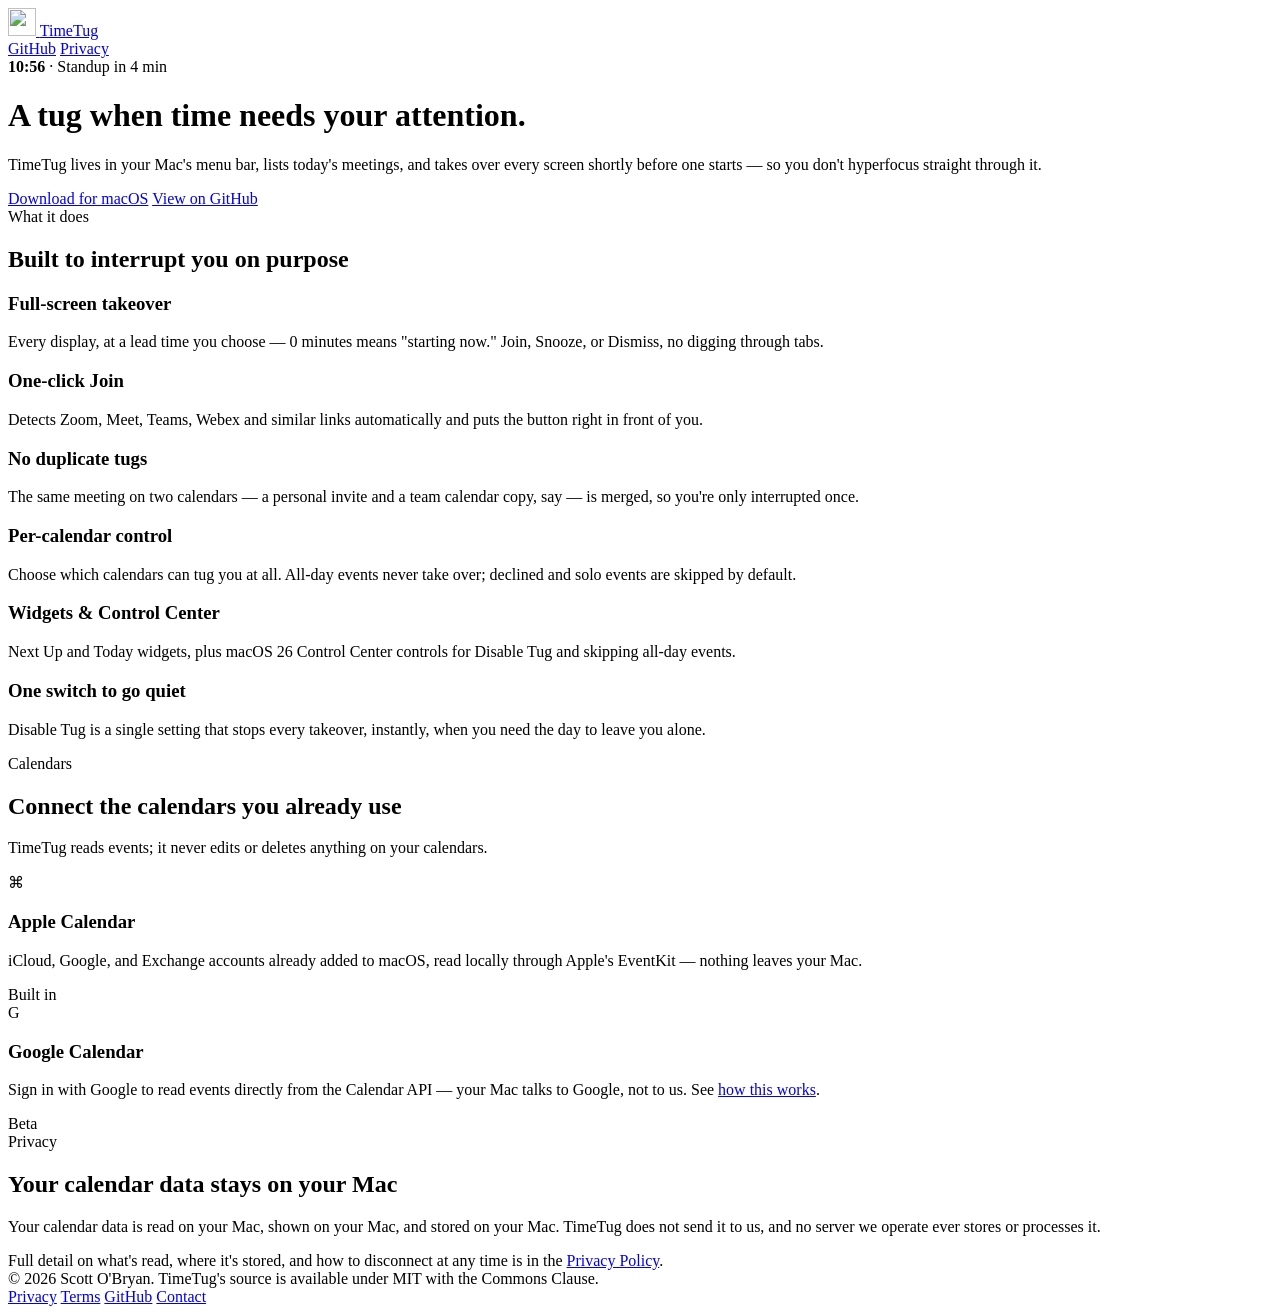
==== site/public/index.html @ 4cc0971c "Use clean /privacy and /terms URLs; request calendar.events.readonly Firebase clean URLs 301-redirec" ====
<!doctype html>
<html lang="en">
<head>
  <meta charset="utf-8">
  <meta name="viewport" content="width=device-width, initial-scale=1">
  <title>TimeTug — a tug when time needs your attention</title>
  <meta name="description" content="TimeTug lives in your Mac's menu bar, lists today's meetings, and takes over every screen shortly before one starts.">
  <meta property="og:title" content="TimeTug">
  <meta property="og:description" content="A tug when time needs your attention.">
  <meta property="og:type" content="website">
  <meta property="og:url" content="https://timetug.obryan.cloud/">
  <link rel="icon" href="/img/favicon-32.png" sizes="32x32">
  <link rel="apple-touch-icon" href="/img/app-icon-256.png">
  <link rel="canonical" href="https://timetug.obryan.cloud/">
  <link rel="preconnect" href="https://fonts.googleapis.com">
  <link rel="preconnect" href="https://fonts.gstatic.com" crossorigin>
  <link rel="stylesheet" href="https://fonts.googleapis.com/css2?family=Bricolage+Grotesque:opsz,wght@12..96,400..700&family=Public+Sans:wght@400;500;600&family=JetBrains+Mono:wght@500&display=swap">
  <link rel="stylesheet" href="/style.css">
</head>
<body data-page="home">
<div class="container">
  <nav class="nav">
    <a class="brand" href="/">
      <img src="/img/app-icon-120.png" alt="" width="28" height="28">
      <span>TimeTug</span>
    </a>
    <div class="links">
      <a href="https://github.com/darkarena1/timetug">GitHub</a>
      <a href="/privacy">Privacy</a>
    </div>
  </nav>

  <header class="hero">
    <span class="statusbar-mock"><span class="dot"></span> <strong>10:56</strong> · Standup in 4 min</span>
    <h1>A tug when time needs your attention.</h1>
    <p class="tagline">TimeTug lives in your Mac's menu bar, lists today's meetings, and takes over every
      screen shortly before one starts — so you don't hyperfocus straight through it.</p>
    <div class="cta-row">
      <a class="btn btn-primary" href="https://github.com/darkarena1/timetug/releases">Download for macOS</a>
      <a class="btn btn-secondary" href="https://github.com/darkarena1/timetug">View on GitHub</a>
    </div>
  </header>

  <section class="section">
    <span class="eyebrow">What it does</span>
    <h2>Built to interrupt you on purpose</h2>
    <div class="grid">
      <div class="card"><div class="bar" style="background:var(--orange)"></div>
        <h3>Full-screen takeover</h3>
        <p>Every display, at a lead time you choose — 0 minutes means "starting now." Join, Snooze, or Dismiss,
          no digging through tabs.</p></div>
      <div class="card"><div class="bar" style="background:var(--blue)"></div>
        <h3>One-click Join</h3>
        <p>Detects Zoom, Meet, Teams, Webex and similar links automatically and puts the button right in front
          of you.</p></div>
      <div class="card"><div class="bar" style="background:var(--red-orange)"></div>
        <h3>No duplicate tugs</h3>
        <p>The same meeting on two calendars — a personal invite and a team calendar copy, say — is merged, so
          you're only interrupted once.</p></div>
      <div class="card"><div class="bar" style="background:var(--orange)"></div>
        <h3>Per-calendar control</h3>
        <p>Choose which calendars can tug you at all. All-day events never take over; declined and solo events
          are skipped by default.</p></div>
      <div class="card"><div class="bar" style="background:var(--blue)"></div>
        <h3>Widgets &amp; Control Center</h3>
        <p>Next Up and Today widgets, plus macOS 26 Control Center controls for Disable Tug and skipping
          all-day events.</p></div>
      <div class="card"><div class="bar" style="background:var(--red-orange)"></div>
        <h3>One switch to go quiet</h3>
        <p>Disable Tug is a single setting that stops every takeover, instantly, when you need the day to
          leave you alone.</p></div>
    </div>
  </section>

  <section class="section">
    <span class="eyebrow">Calendars</span>
    <h2>Connect the calendars you already use</h2>
    <p>TimeTug reads events; it never edits or deletes anything on your calendars.</p>
    <div class="pane">
      <div class="pane-row">
        <div class="icon a">⌘</div>
        <div class="stack" style="gap:2px">
          <h3>Apple Calendar</h3>
          <p>iCloud, Google, and Exchange accounts already added to macOS, read locally through Apple's
            EventKit — nothing leaves your Mac.</p>
        </div>
        <span class="badge">Built in</span>
      </div>
      <div class="pane-row">
        <div class="icon g">G</div>
        <div class="stack" style="gap:2px">
          <h3>Google Calendar</h3>
          <p>Sign in with Google to read events directly from the Calendar API — your Mac talks to Google,
            not to us. See <a href="/privacy#google">how this works</a>.</p>
        </div>
        <span class="badge">Beta</span>
      </div>
    </div>
  </section>

  <section class="section">
    <span class="eyebrow">Privacy</span>
    <h2>Your calendar data stays on your Mac</h2>
    <p>Your calendar data is read on your Mac, shown on your Mac, and stored on your Mac. TimeTug does not
      send it to us, and no server we operate ever stores or processes it.</p>
    <div class="callout">
      Full detail on what's read, where it's stored, and how to disconnect at any time is in the
      <a href="/privacy">Privacy Policy</a>.
    </div>
  </section>

  <footer>
    <span>© 2026 Scott O'Bryan. TimeTug's source is available under MIT with the Commons Clause.</span>
    <div class="links">
      <a href="/privacy">Privacy</a>
      <a href="/terms">Terms</a>
      <a href="https://github.com/darkarena1/timetug">GitHub</a>
      <a href="mailto:darkarena@gmail.com">Contact</a>
    </div>
  </footer>
</div>
</body>
</html>
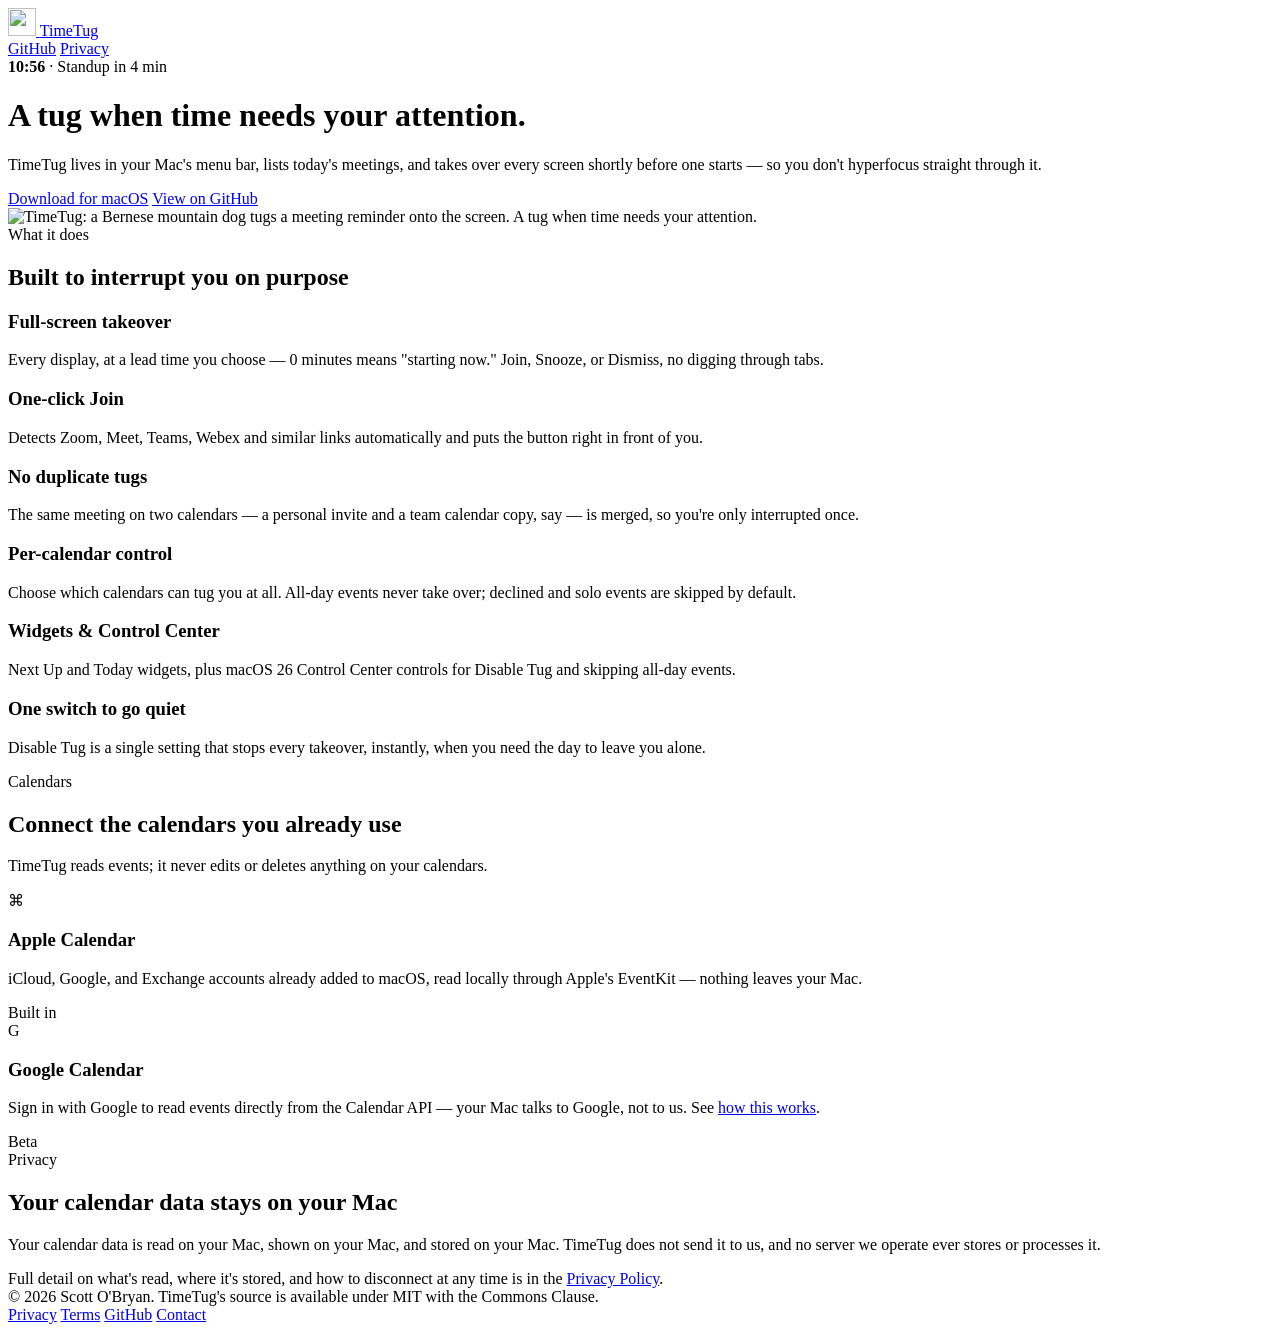
==== commit cbbedc92: "Add banner to the site home page, plus og:image for link previews Co-Authored-By: Claude Sonnet 5 <n" ====
--- a/site/public/index.html
+++ b/site/public/index.html
@@ -9,6 +9,9 @@
   <meta property="og:description" content="A tug when time needs your attention.">
   <meta property="og:type" content="website">
   <meta property="og:url" content="https://timetug.obryan.cloud/">
+  <meta property="og:image" content="https://timetug.obryan.cloud/img/social-preview.jpg">
+  <meta name="twitter:card" content="summary_large_image">
+  <meta name="twitter:image" content="https://timetug.obryan.cloud/img/social-preview.jpg">
   <link rel="icon" href="/img/favicon-32.png" sizes="32x32">
   <link rel="apple-touch-icon" href="/img/app-icon-256.png">
   <link rel="canonical" href="https://timetug.obryan.cloud/">
@@ -39,6 +42,11 @@
       <a class="btn btn-primary" href="https://github.com/darkarena1/timetug/releases">Download for macOS</a>
       <a class="btn btn-secondary" href="https://github.com/darkarena1/timetug">View on GitHub</a>
     </div>
+    <picture class="banner">
+      <source srcset="/img/banner-1200.webp" type="image/webp">
+      <img src="/img/banner-1200.jpg" width="1200" height="547"
+        alt="TimeTug: a Bernese mountain dog tugs a meeting reminder onto the screen. A tug when time needs your attention.">
+    </picture>
   </header>
 
   <section class="section">
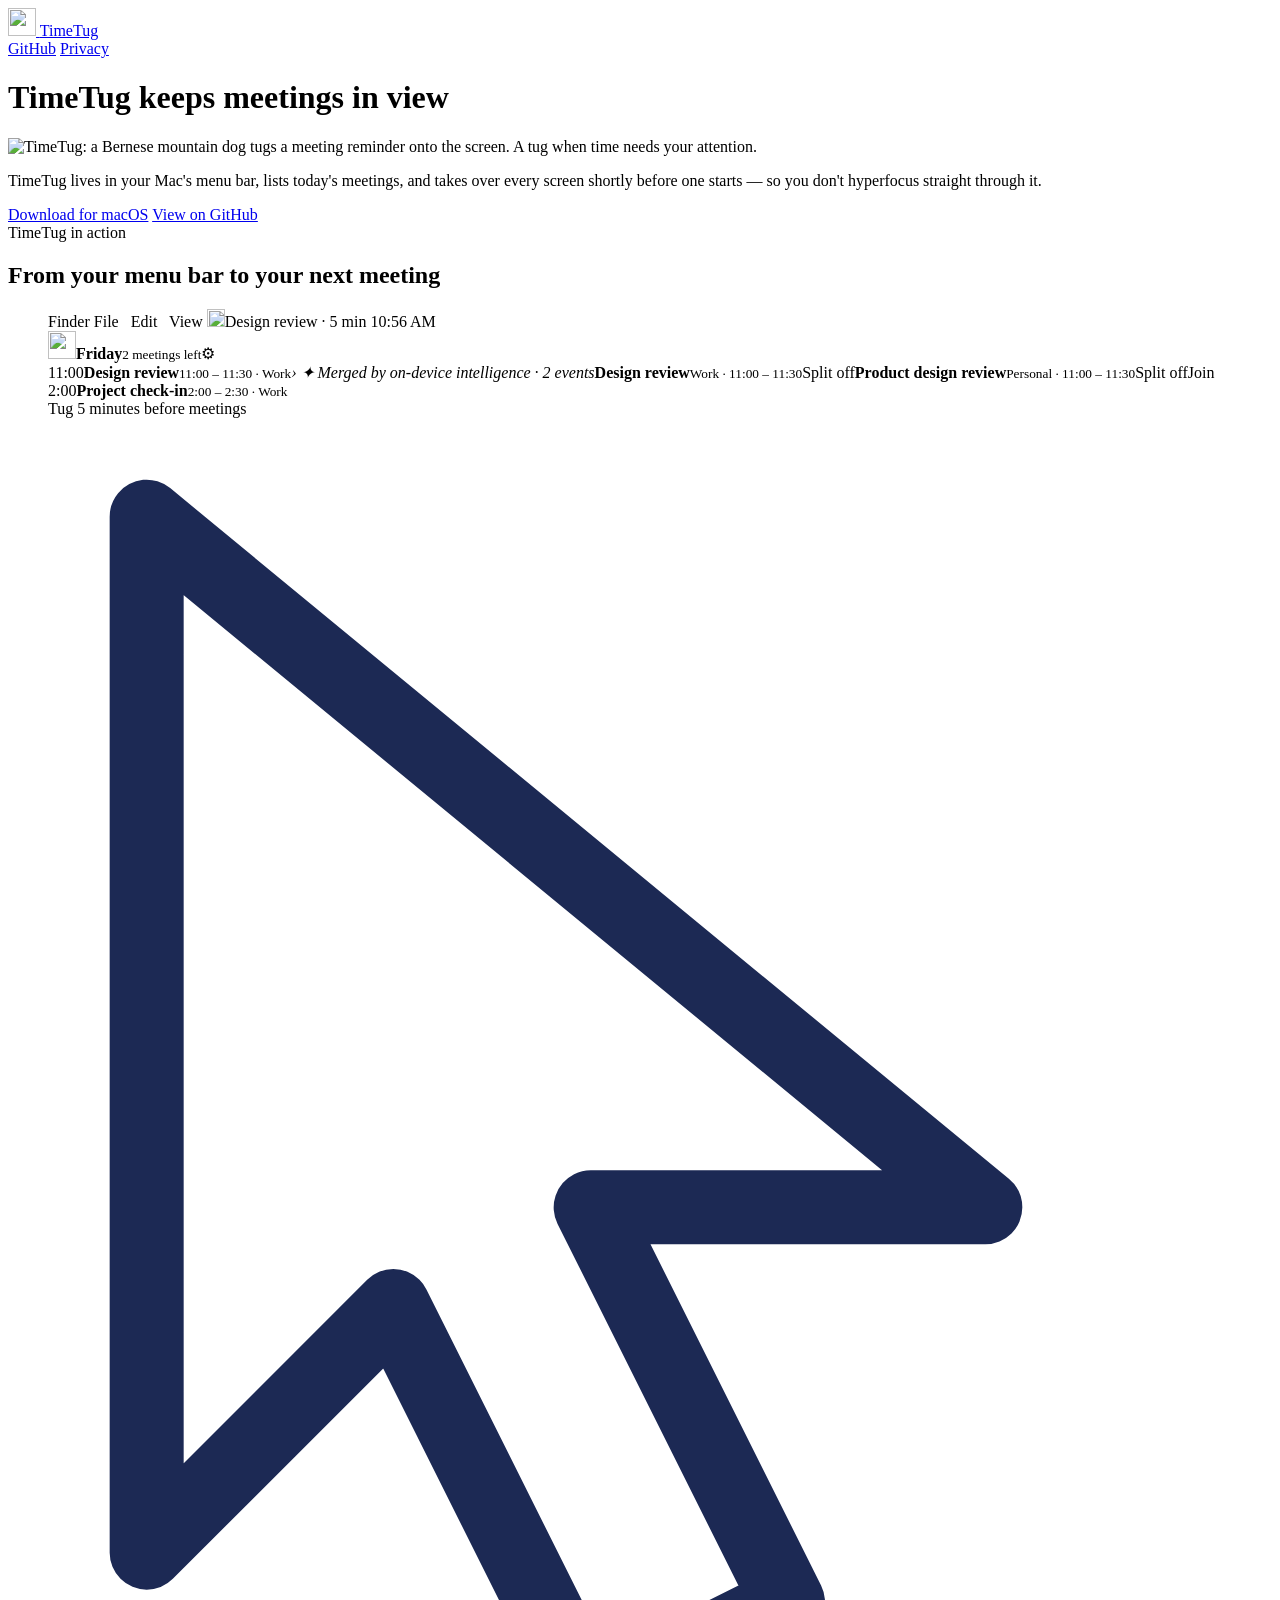
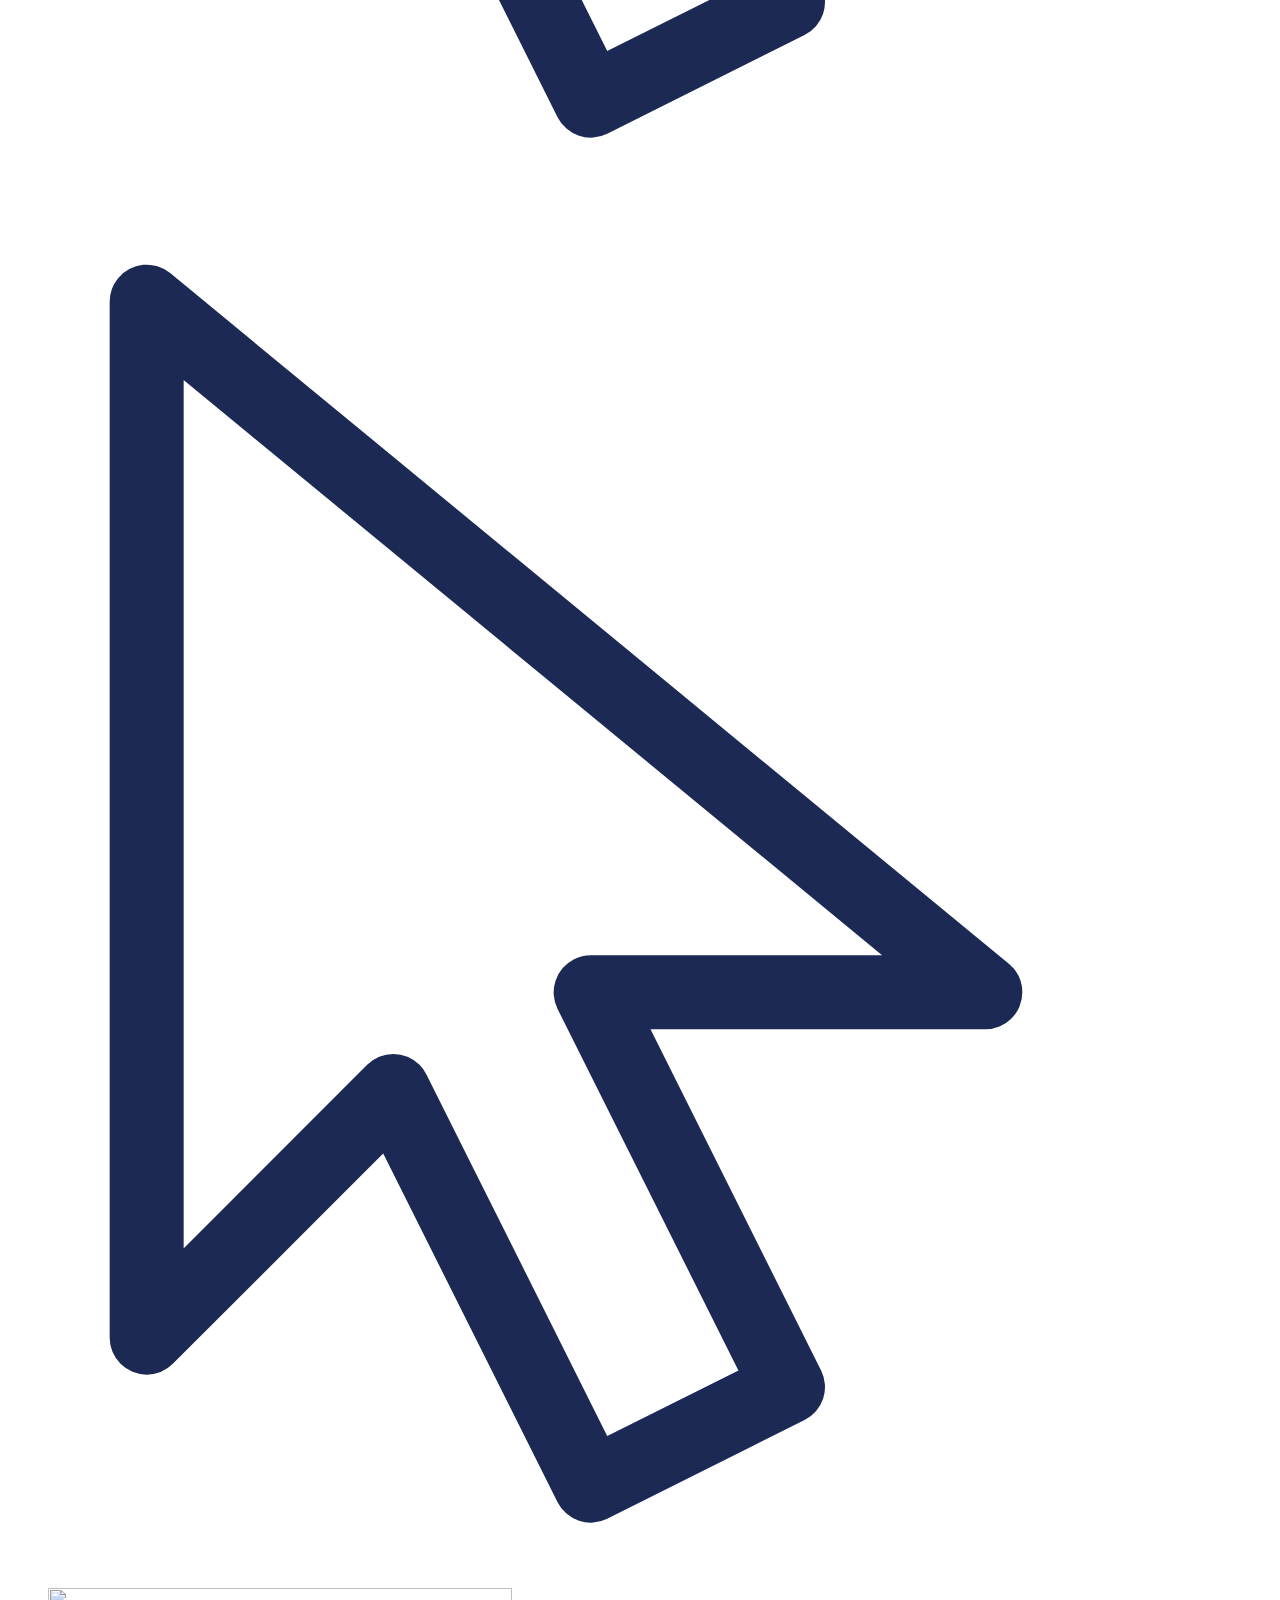
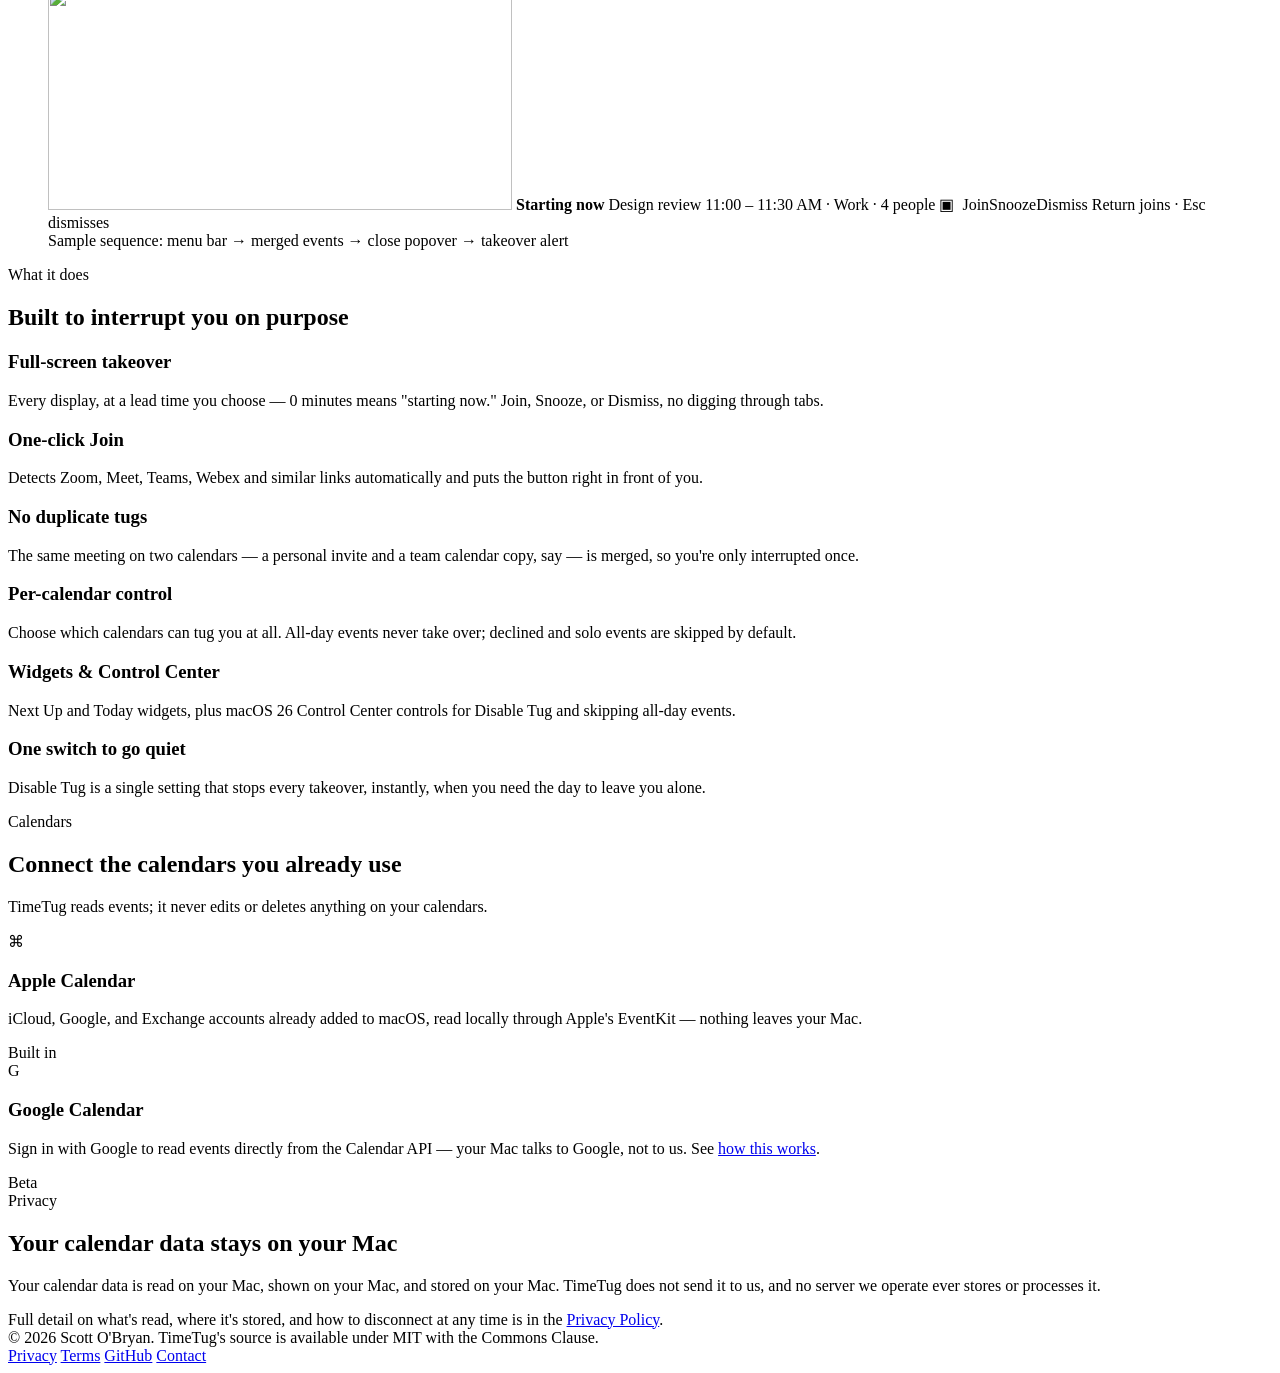
==== commit c1ebbcb0: "Refresh website hero and animated TimeTug demo" ====
--- a/site/public/index.html
+++ b/site/public/index.html
@@ -3,22 +3,25 @@
 <head>
   <meta charset="utf-8">
   <meta name="viewport" content="width=device-width, initial-scale=1">
-  <title>TimeTug — a tug when time needs your attention</title>
+  <title>TimeTug — never miss a meeting</title>
   <meta name="description" content="TimeTug lives in your Mac's menu bar, lists today's meetings, and takes over every screen shortly before one starts.">
   <meta property="og:title" content="TimeTug">
-  <meta property="og:description" content="A tug when time needs your attention.">
+  <meta property="og:description" content="A friendly nudge from your Mac's menu bar before meetings begin.">
   <meta property="og:type" content="website">
   <meta property="og:url" content="https://timetug.obryan.cloud/">
   <meta property="og:image" content="https://timetug.obryan.cloud/img/social-preview.jpg">
   <meta name="twitter:card" content="summary_large_image">
   <meta name="twitter:image" content="https://timetug.obryan.cloud/img/social-preview.jpg">
-  <link rel="icon" href="/img/favicon-32.png" sizes="32x32">
+  <link rel="icon" href="/favicon.ico" sizes="16x16 32x32">
+  <link rel="icon" href="/img/favicon.svg" type="image/svg+xml">
+  <link rel="icon" href="/img/favicon-32.png" sizes="32x32" type="image/png">
   <link rel="apple-touch-icon" href="/img/app-icon-256.png">
   <link rel="canonical" href="https://timetug.obryan.cloud/">
   <link rel="preconnect" href="https://fonts.googleapis.com">
   <link rel="preconnect" href="https://fonts.gstatic.com" crossorigin>
   <link rel="stylesheet" href="https://fonts.googleapis.com/css2?family=Bricolage+Grotesque:opsz,wght@12..96,400..700&family=Public+Sans:wght@400;500;600&family=JetBrains+Mono:wght@500&display=swap">
   <link rel="stylesheet" href="/style.css">
+  <script src="/download.js" defer></script>
 </head>
 <body data-page="home">
 <div class="container">
@@ -34,20 +37,55 @@
   </nav>
 
   <header class="hero">
-    <span class="statusbar-mock"><span class="dot"></span> <strong>10:56</strong> · Standup in 4 min</span>
-    <h1>A tug when time needs your attention.</h1>
-    <p class="tagline">TimeTug lives in your Mac's menu bar, lists today's meetings, and takes over every
-      screen shortly before one starts — so you don't hyperfocus straight through it.</p>
-    <div class="cta-row">
-      <a class="btn btn-primary" href="https://github.com/darkarena1/timetug/releases">Download for macOS</a>
-      <a class="btn btn-secondary" href="https://github.com/darkarena1/timetug">View on GitHub</a>
-    </div>
+    <h1 class="visually-hidden">TimeTug keeps meetings in view</h1>
     <picture class="banner">
       <source srcset="/img/banner-1200.webp" type="image/webp">
       <img src="/img/banner-1200.jpg" width="1200" height="547"
         alt="TimeTug: a Bernese mountain dog tugs a meeting reminder onto the screen. A tug when time needs your attention.">
     </picture>
+    <p class="tagline">TimeTug lives in your Mac's menu bar, lists today's meetings, and takes over every
+      screen shortly before one starts — so you don't hyperfocus straight through it.</p>
+    <div class="cta-row">
+      <a class="btn btn-primary" href="https://github.com/darkarena1/timetug/releases/latest" data-latest-dmg>Download for macOS</a>
+      <a class="btn btn-secondary" href="https://github.com/darkarena1/timetug">View on GitHub</a>
+    </div>
   </header>
+
+  <section class="showcase" aria-labelledby="showcase-title">
+    <span class="eyebrow">TimeTug in action</span>
+    <h2 id="showcase-title">From your menu bar to your next meeting</h2>
+    <figure class="showcase-scene">
+      <div class="menu-demo" role="img" aria-label="Animated sample: click the TimeTug menu bar icon to open the agenda, expand a merged Design review to see both events and their Split off actions, click the icon to close the agenda, then see the full-screen takeover alert.">
+        <div class="demo-desktop" aria-hidden="true"><div class="takeover-window takeover-window-back"></div><div class="takeover-window takeover-window-front"></div></div>
+        <div class="mac-menubar" aria-hidden="true">
+          <span class="mac-app-name">Finder</span>
+          <span class="mac-menu-items">File&nbsp;&nbsp; Edit&nbsp;&nbsp; View</span>
+          <span class="mac-menu-spacer"></span>
+          <span class="mac-status"><img src="/img/menubar-puppy-light.png" width="18" height="18" alt=""><span>Design review · 5 min</span></span>
+          <span class="mac-clock">10:56 AM</span>
+        </div>
+        <div class="mac-popover" aria-hidden="true">
+          <div class="demo-heading"><img src="/img/app-icon-120.png" width="28" height="28" alt=""><span><strong>Friday</strong><small>2 meetings left</small></span><span class="demo-gear">⚙</span></div>
+          <div class="demo-events">
+            <div class="demo-event demo-event-first"><span class="demo-time">11:00</span><span class="demo-color blue"></span><span class="demo-event-copy"><strong>Design review</strong><small>11:00 – 11:30 · Work</small><em class="demo-merge"><span class="demo-disclosure">›</span> ✦ Merged by on-device intelligence · 2 events</em><span class="demo-members"><span class="demo-member"><span><b>Design review</b><small>Work · 11:00 – 11:30</small></span><span class="demo-split">Split off</span></span><span class="demo-member"><span><b>Product design review</b><small>Personal · 11:00 – 11:30</small></span><span class="demo-split">Split off</span></span></span></span><span class="demo-join">Join</span></div>
+            <div class="demo-event demo-event-next"><span class="demo-time">2:00</span><span class="demo-color orange"></span><span class="demo-event-copy"><strong>Project check-in</strong><small>2:00 – 2:30 · Work</small></span></div>
+          </div>
+          <div class="demo-footer">Tug 5 minutes before meetings</div>
+        </div>
+        <svg class="demo-pointer demo-pointer-open" viewBox="0 0 24 28" aria-hidden="true"><path d="M2 2v21l5-5 4 8 4-2-4-8h8z" fill="#fff" stroke="#1c2954" stroke-width="1.5" stroke-linejoin="round"/></svg>
+        <svg class="demo-pointer demo-pointer-close" viewBox="0 0 24 28" aria-hidden="true"><path d="M2 2v21l5-5 4 8 4-2-4-8h8z" fill="#fff" stroke="#1c2954" stroke-width="1.5" stroke-linejoin="round"/></svg>
+        <div class="takeover-alert" aria-hidden="true">
+          <img src="/img/takeover-puppy.jpg" alt="" width="464" height="222">
+          <strong class="takeover-countdown">Starting now</strong>
+          <span class="takeover-title">Design review</span>
+          <span class="takeover-meta">11:00 – 11:30 AM · Work · 4 people</span>
+          <span class="takeover-actions"><span class="takeover-join">▣&nbsp; Join</span><span class="takeover-snooze">Snooze</span><span class="takeover-dismiss">Dismiss</span></span>
+          <span class="takeover-hint">Return joins · Esc dismisses</span>
+        </div>
+      </div>
+      <figcaption>Sample sequence: menu bar → merged events → close popover → takeover alert</figcaption>
+    </figure>
+  </section>
 
   <section class="section">
     <span class="eyebrow">What it does</span>
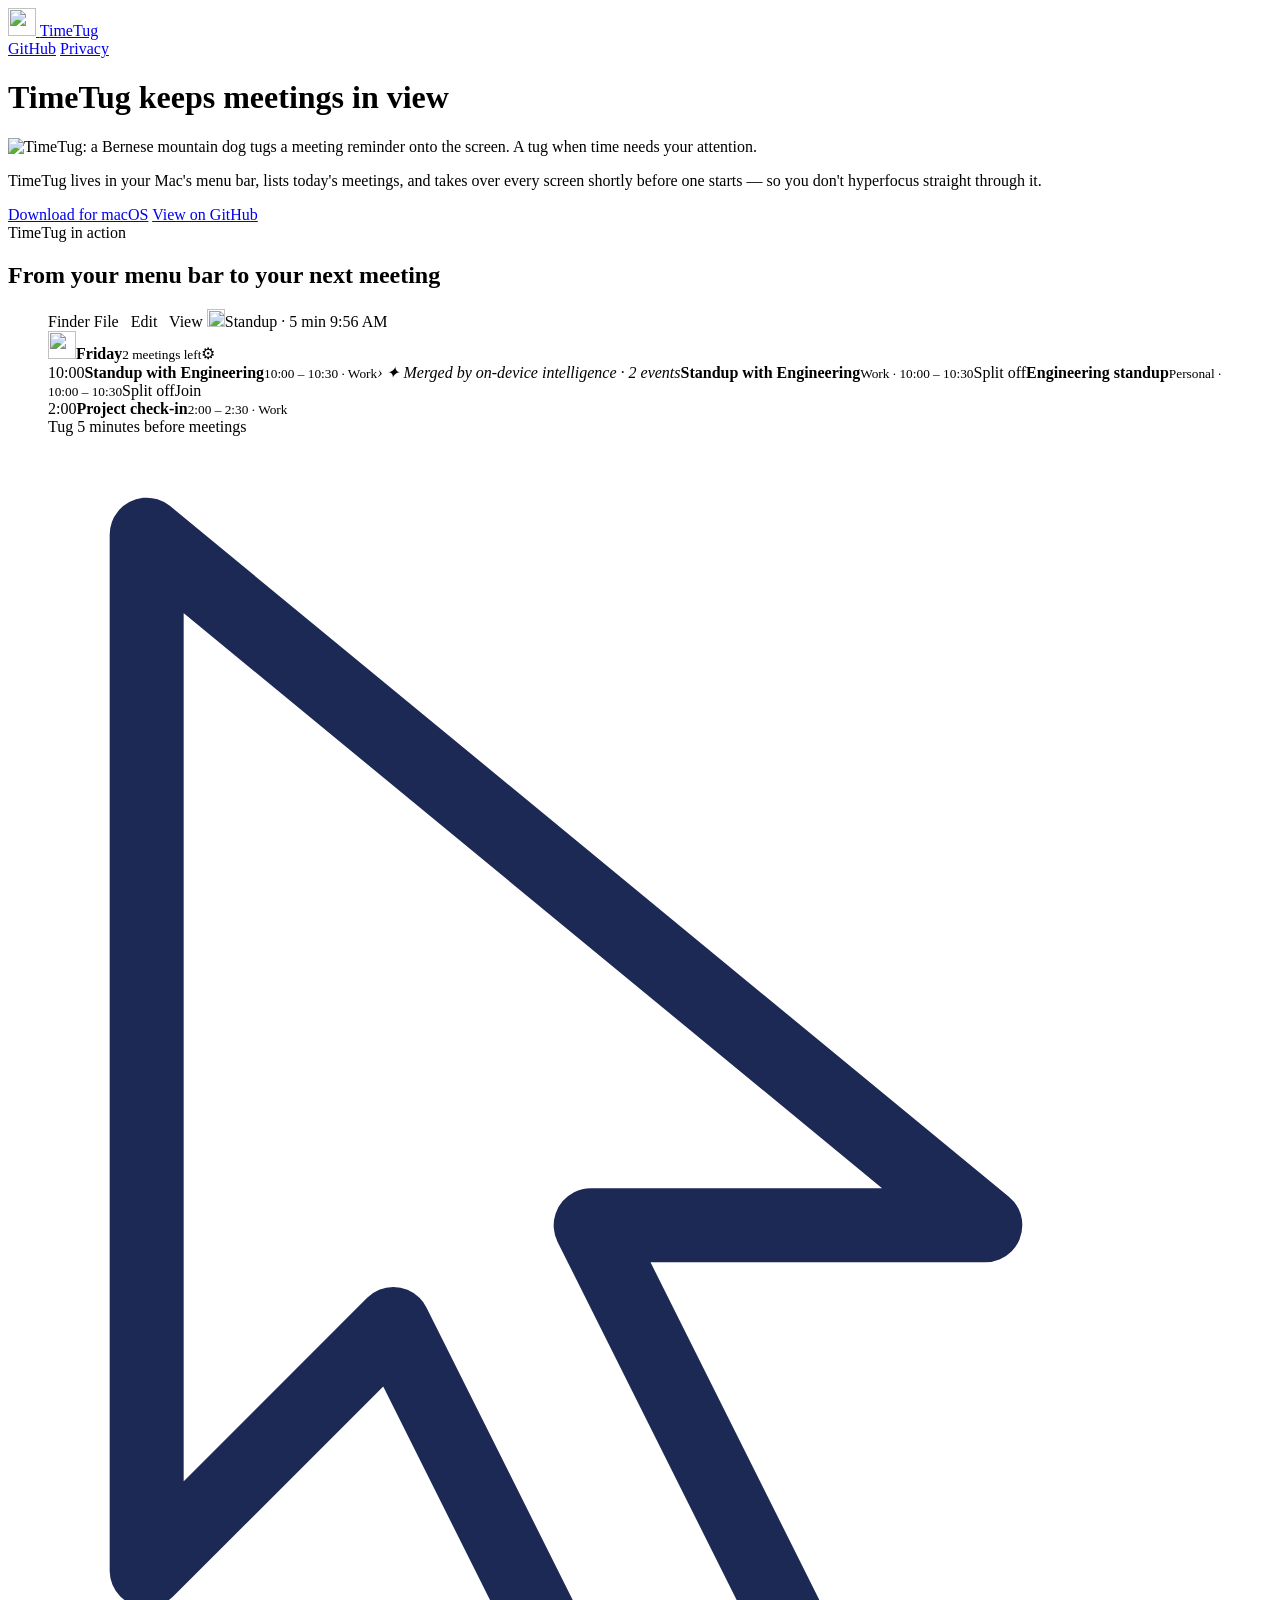
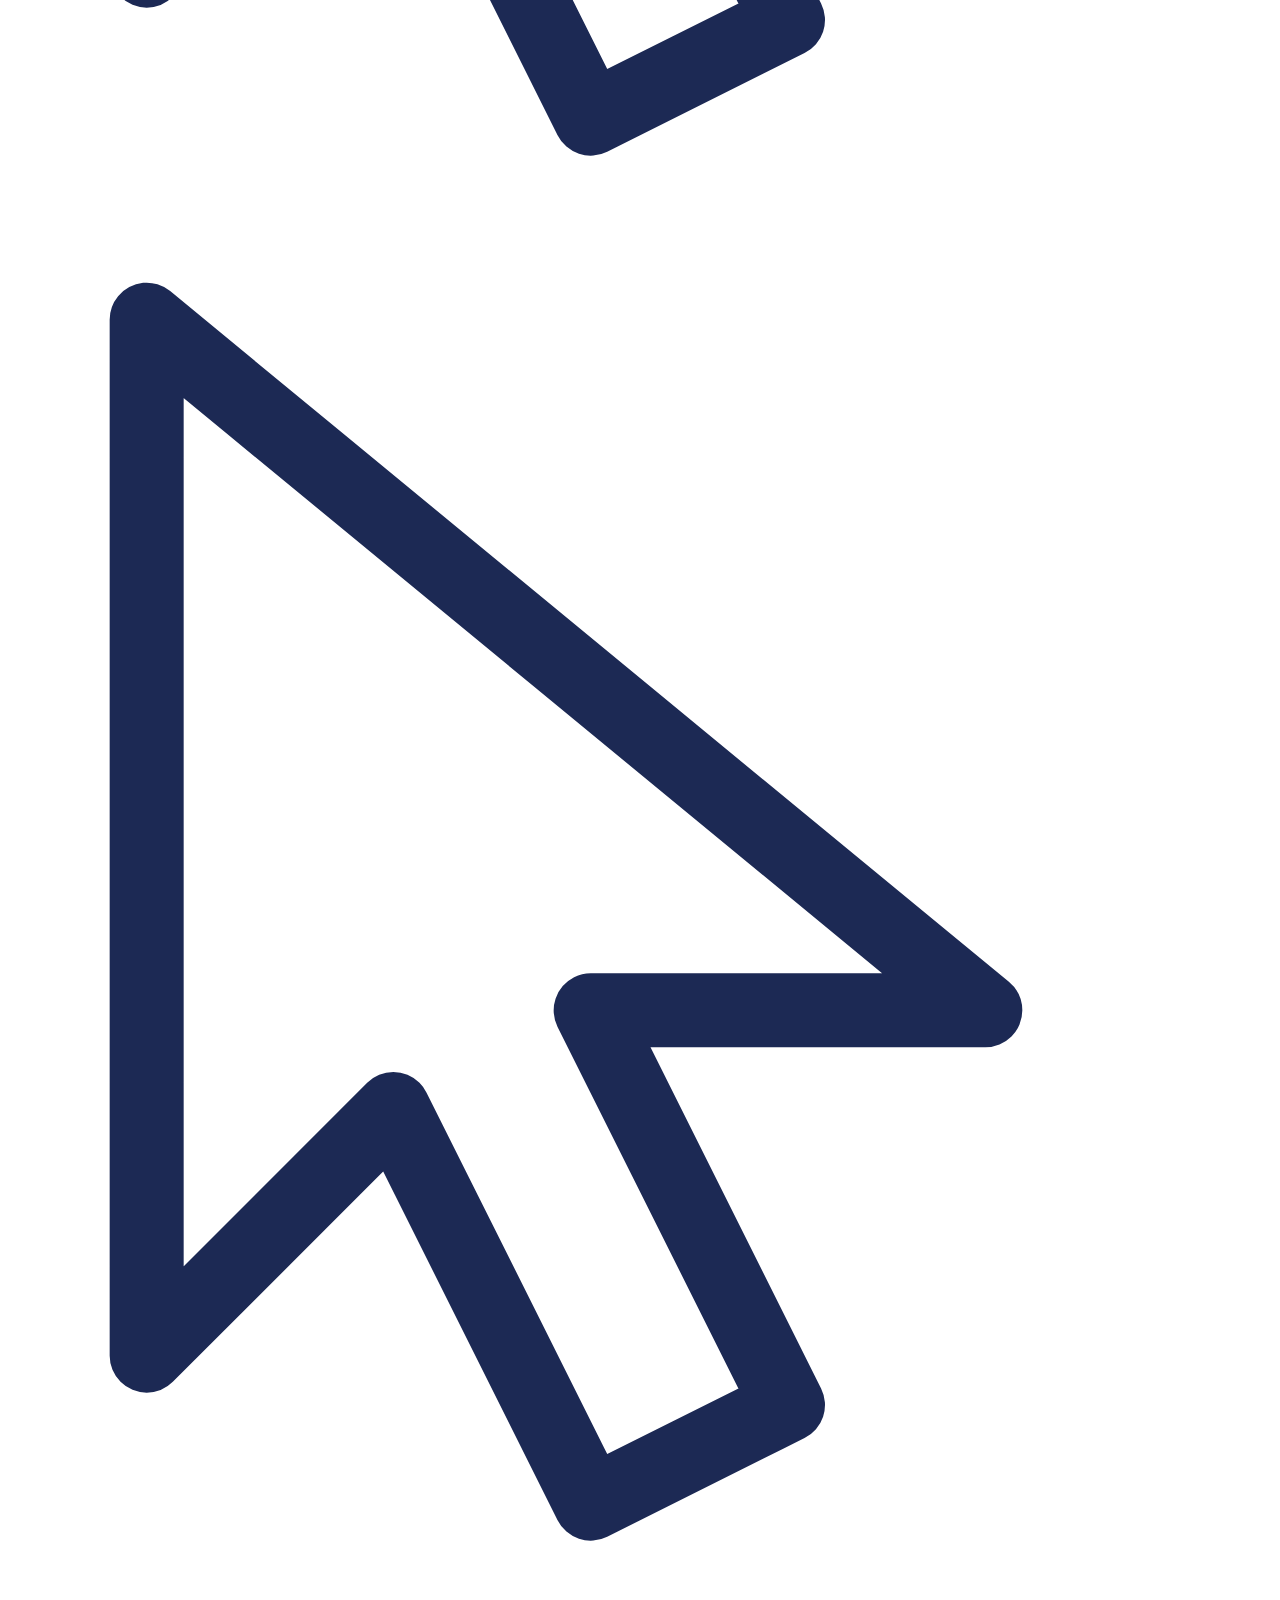
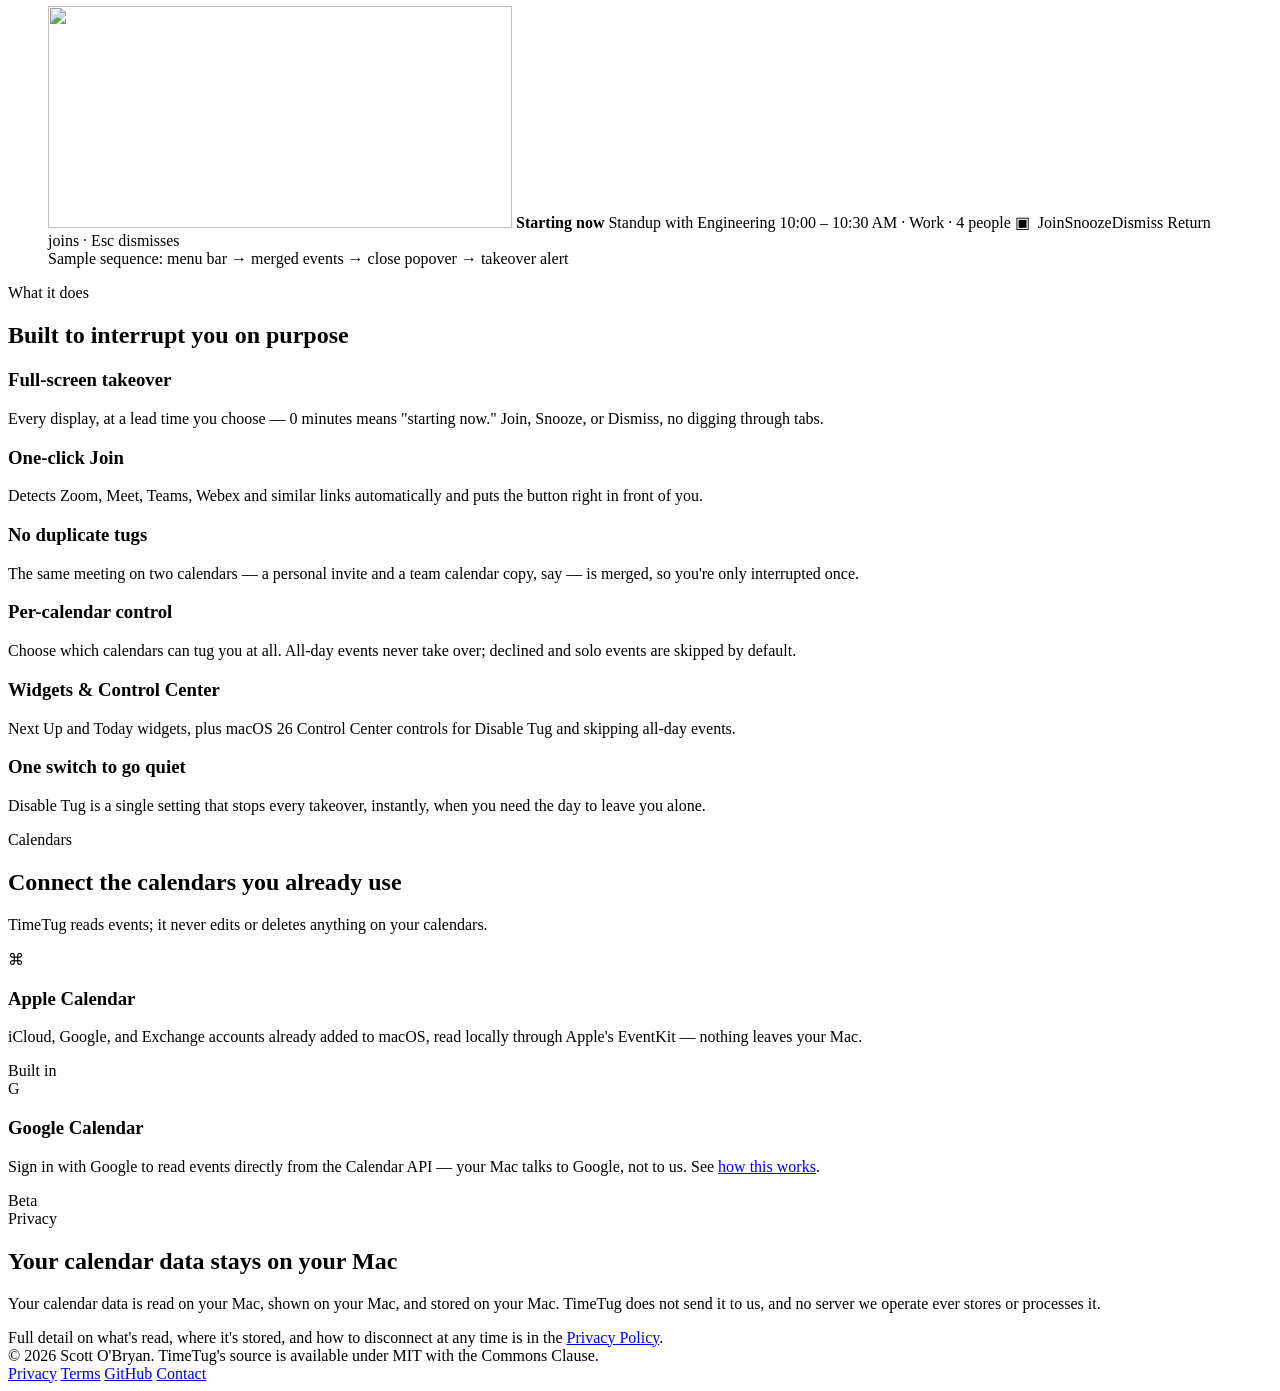
==== commit 84572378: "Refine demo content and reduced-motion layout" ====
--- a/site/public/index.html
+++ b/site/public/index.html
@@ -55,19 +55,19 @@
     <span class="eyebrow">TimeTug in action</span>
     <h2 id="showcase-title">From your menu bar to your next meeting</h2>
     <figure class="showcase-scene">
-      <div class="menu-demo" role="img" aria-label="Animated sample: click the TimeTug menu bar icon to open the agenda, expand a merged Design review to see both events and their Split off actions, click the icon to close the agenda, then see the full-screen takeover alert.">
+      <div class="menu-demo" role="img" aria-label="Animated sample: the TimeTug menu bar icon opens an agenda, a merged Standup with Engineering expands to show two events and their Split off actions, the icon closes the agenda, then a full-screen takeover alert appears.">
         <div class="demo-desktop" aria-hidden="true"><div class="takeover-window takeover-window-back"></div><div class="takeover-window takeover-window-front"></div></div>
         <div class="mac-menubar" aria-hidden="true">
           <span class="mac-app-name">Finder</span>
           <span class="mac-menu-items">File&nbsp;&nbsp; Edit&nbsp;&nbsp; View</span>
           <span class="mac-menu-spacer"></span>
-          <span class="mac-status"><img src="/img/menubar-puppy-light.png" width="18" height="18" alt=""><span>Design review · 5 min</span></span>
-          <span class="mac-clock">10:56 AM</span>
+          <span class="mac-status"><img src="/img/menubar-puppy-light.png" width="18" height="18" alt=""><span>Standup · 5 min</span></span>
+          <span class="mac-clock">9:56 AM</span>
         </div>
         <div class="mac-popover" aria-hidden="true">
           <div class="demo-heading"><img src="/img/app-icon-120.png" width="28" height="28" alt=""><span><strong>Friday</strong><small>2 meetings left</small></span><span class="demo-gear">⚙</span></div>
           <div class="demo-events">
-            <div class="demo-event demo-event-first"><span class="demo-time">11:00</span><span class="demo-color blue"></span><span class="demo-event-copy"><strong>Design review</strong><small>11:00 – 11:30 · Work</small><em class="demo-merge"><span class="demo-disclosure">›</span> ✦ Merged by on-device intelligence · 2 events</em><span class="demo-members"><span class="demo-member"><span><b>Design review</b><small>Work · 11:00 – 11:30</small></span><span class="demo-split">Split off</span></span><span class="demo-member"><span><b>Product design review</b><small>Personal · 11:00 – 11:30</small></span><span class="demo-split">Split off</span></span></span></span><span class="demo-join">Join</span></div>
+            <div class="demo-event demo-event-first"><span class="demo-time">10:00</span><span class="demo-color blue"></span><span class="demo-event-copy"><strong>Standup with Engineering</strong><small>10:00 – 10:30 · Work</small><em class="demo-merge"><span class="demo-disclosure">›</span> ✦ Merged by on-device intelligence · 2 events</em><span class="demo-members"><span class="demo-member"><span><b>Standup with Engineering</b><small>Work · 10:00 – 10:30</small></span><span class="demo-split">Split off</span></span><span class="demo-member"><span><b>Engineering standup</b><small>Personal · 10:00 – 10:30</small></span><span class="demo-split">Split off</span></span></span></span><span class="demo-join">Join</span></div>
             <div class="demo-event demo-event-next"><span class="demo-time">2:00</span><span class="demo-color orange"></span><span class="demo-event-copy"><strong>Project check-in</strong><small>2:00 – 2:30 · Work</small></span></div>
           </div>
           <div class="demo-footer">Tug 5 minutes before meetings</div>
@@ -77,8 +77,8 @@
         <div class="takeover-alert" aria-hidden="true">
           <img src="/img/takeover-puppy.jpg" alt="" width="464" height="222">
           <strong class="takeover-countdown">Starting now</strong>
-          <span class="takeover-title">Design review</span>
-          <span class="takeover-meta">11:00 – 11:30 AM · Work · 4 people</span>
+          <span class="takeover-title">Standup with Engineering</span>
+          <span class="takeover-meta">10:00 – 10:30 AM · Work · 4 people</span>
           <span class="takeover-actions"><span class="takeover-join">▣&nbsp; Join</span><span class="takeover-snooze">Snooze</span><span class="takeover-dismiss">Dismiss</span></span>
           <span class="takeover-hint">Return joins · Esc dismisses</span>
         </div>
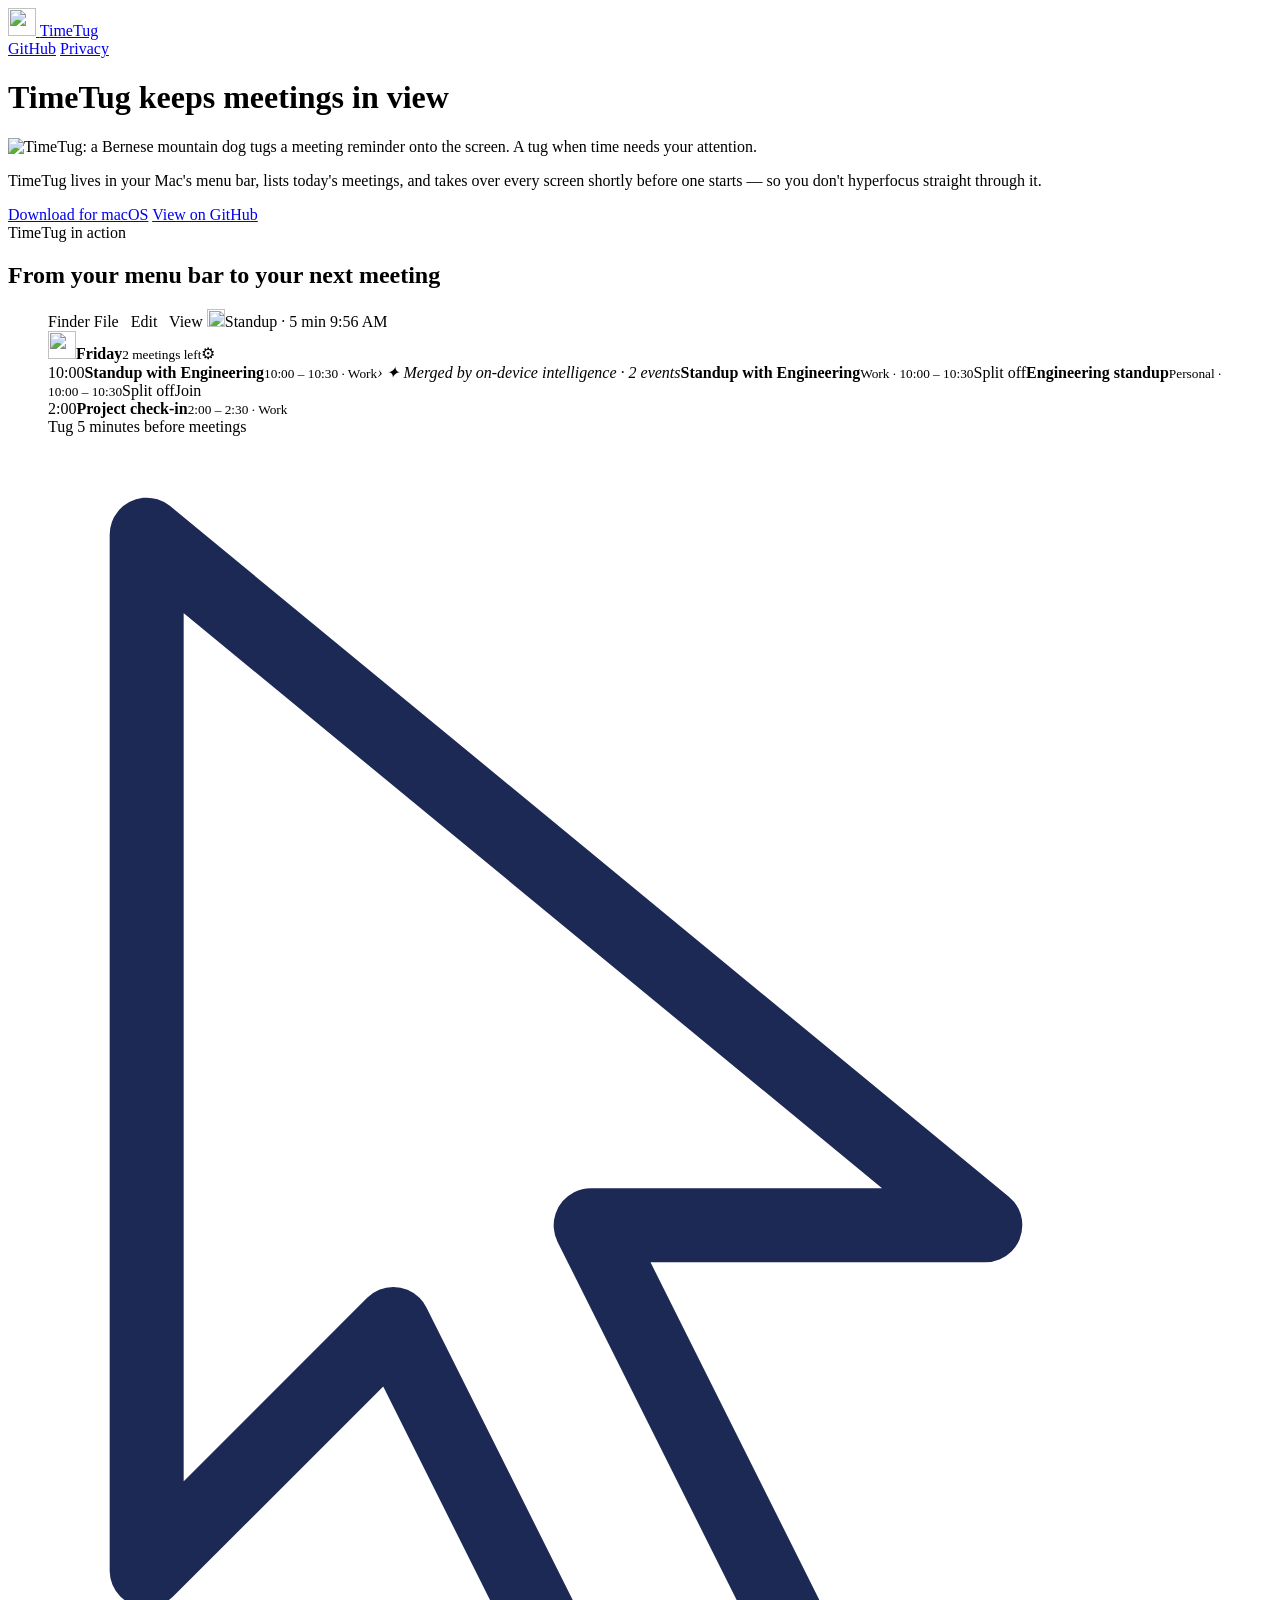
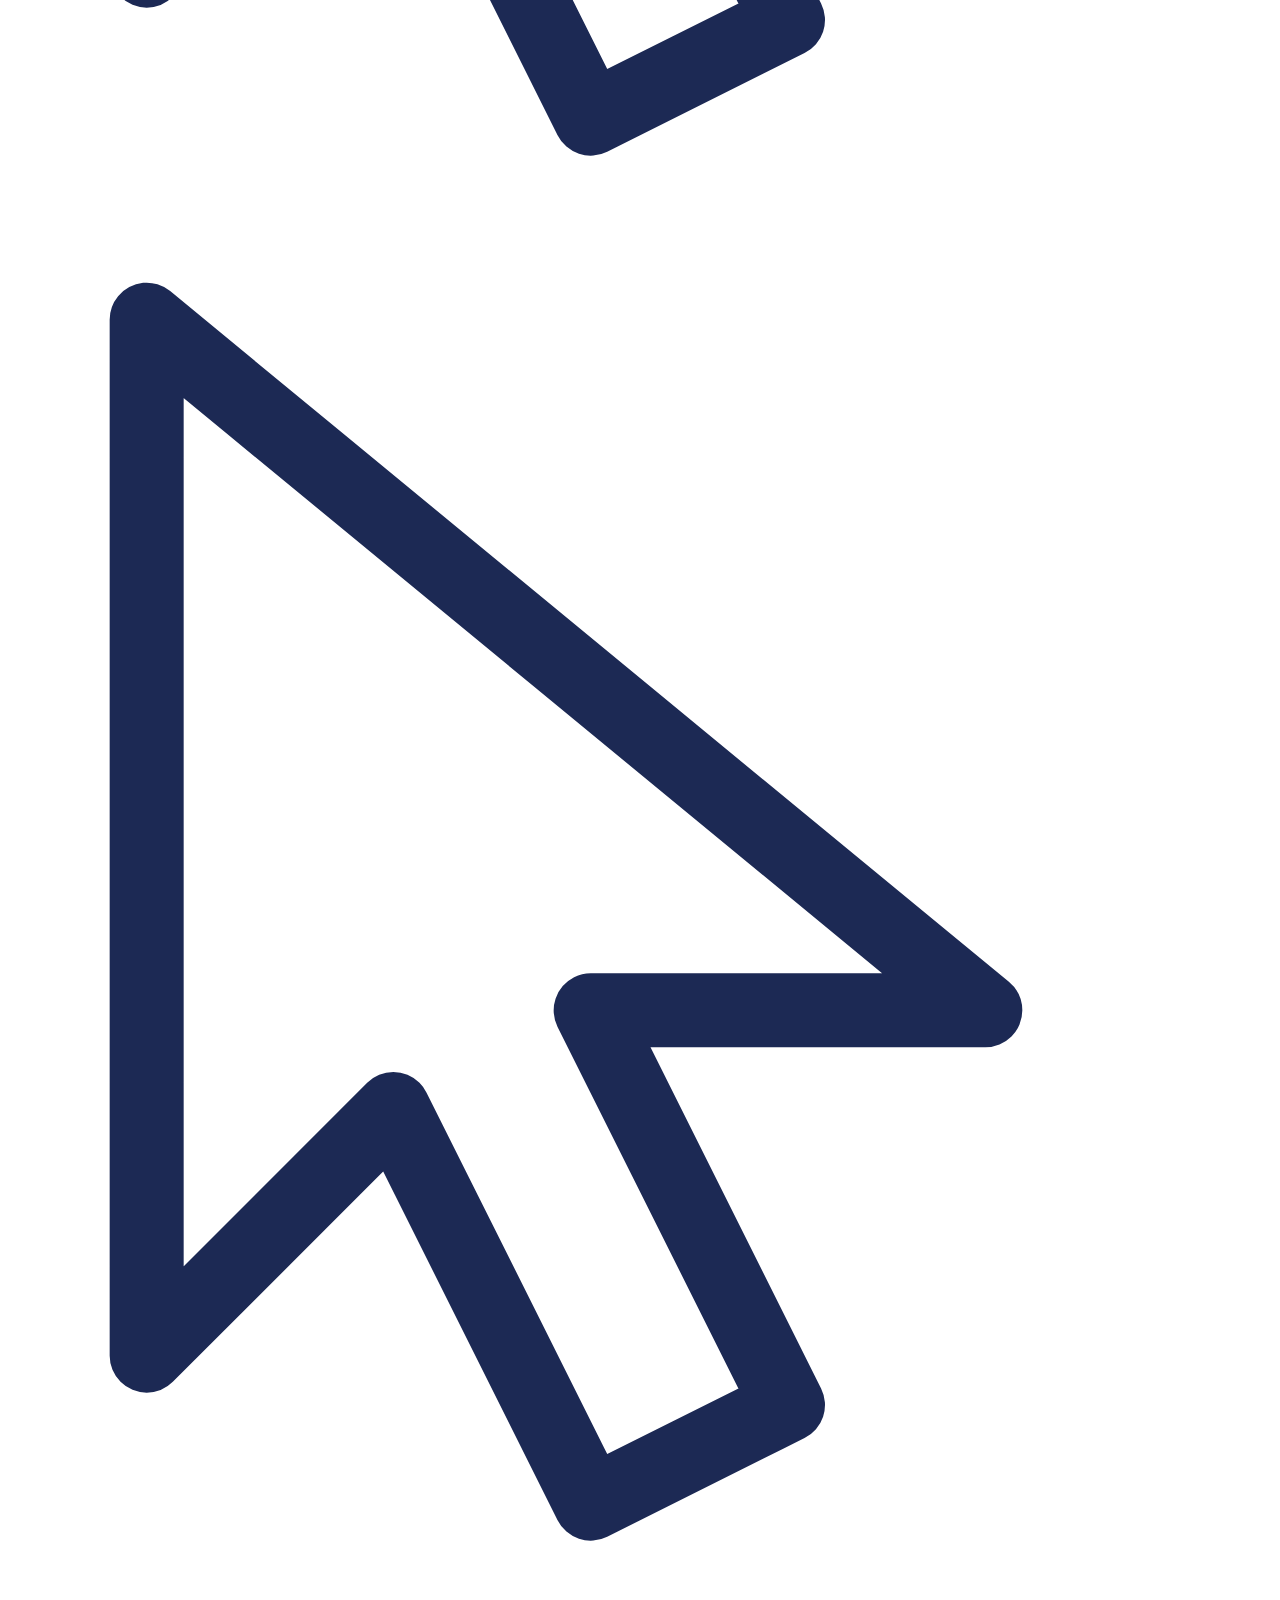
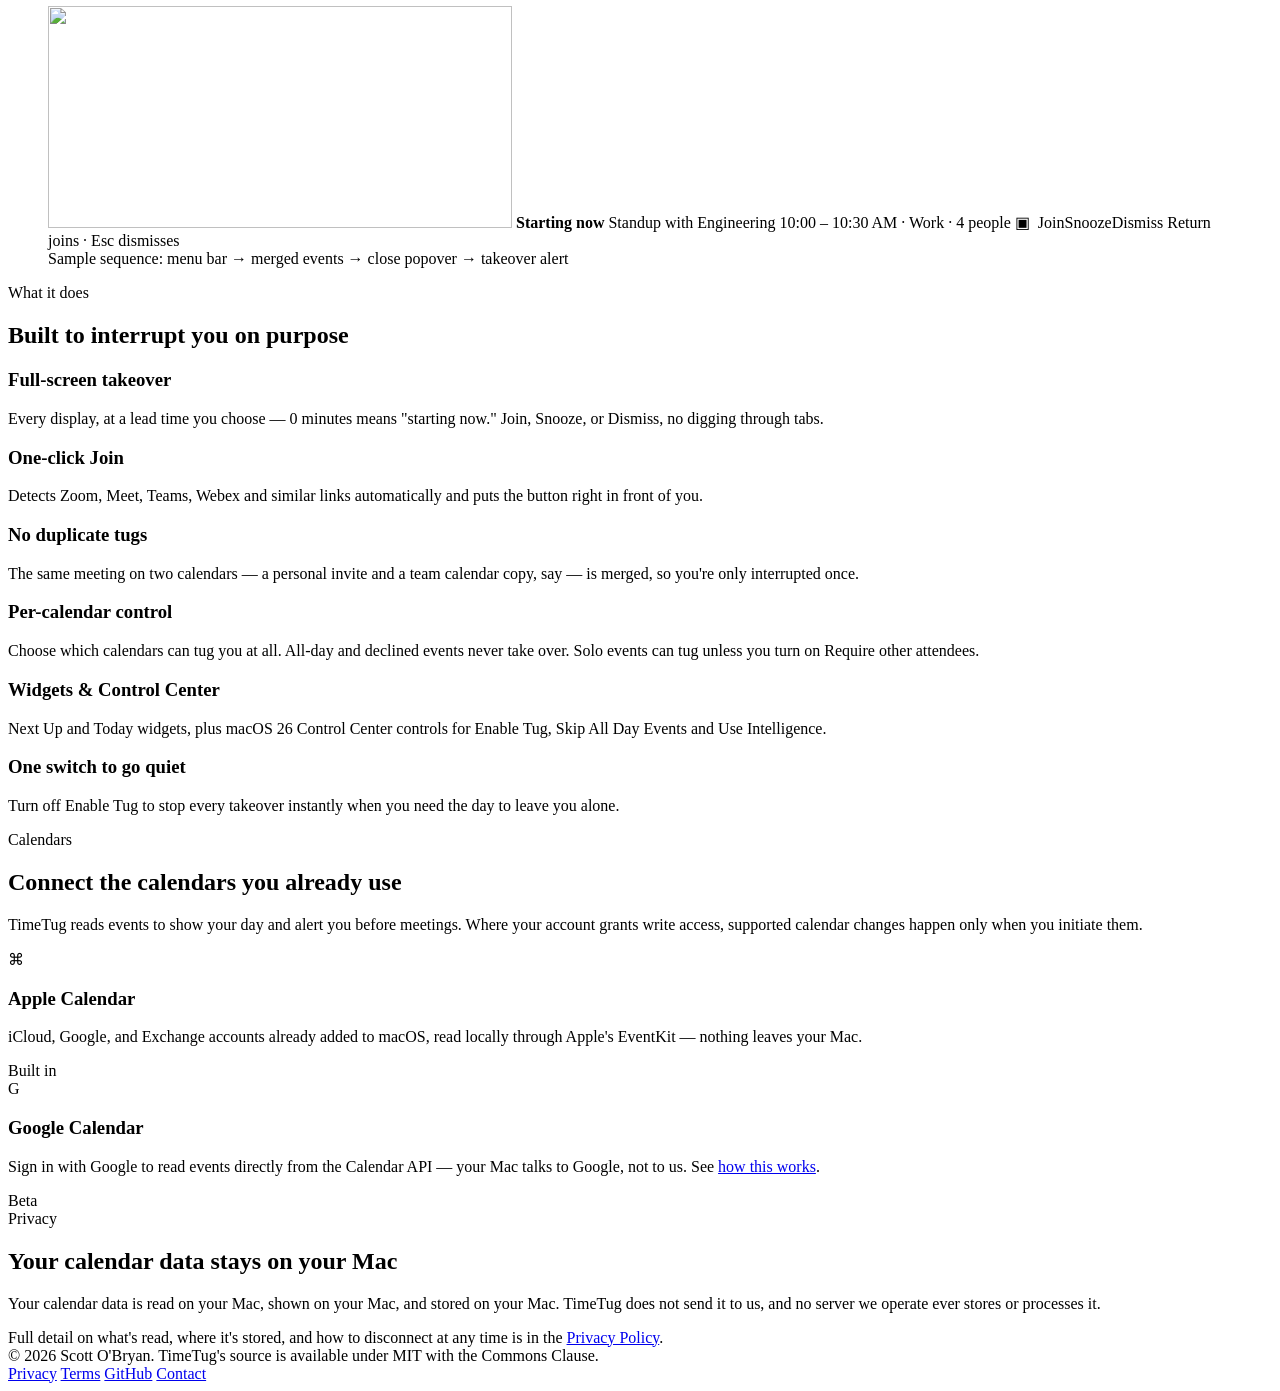
==== commit 2db97ffa: "Audit remediation: security, correctness and CI hardening Lands the 2026-09 audit remediation work, " ====
--- a/site/public/index.html
+++ b/site/public/index.html
@@ -91,41 +91,40 @@
     <span class="eyebrow">What it does</span>
     <h2>Built to interrupt you on purpose</h2>
     <div class="grid">
-      <div class="card"><div class="bar" style="background:var(--orange)"></div>
+      <div class="card"><div class="bar bar-orange"></div>
         <h3>Full-screen takeover</h3>
         <p>Every display, at a lead time you choose — 0 minutes means "starting now." Join, Snooze, or Dismiss,
           no digging through tabs.</p></div>
-      <div class="card"><div class="bar" style="background:var(--blue)"></div>
+      <div class="card"><div class="bar bar-blue"></div>
         <h3>One-click Join</h3>
         <p>Detects Zoom, Meet, Teams, Webex and similar links automatically and puts the button right in front
           of you.</p></div>
-      <div class="card"><div class="bar" style="background:var(--red-orange)"></div>
+      <div class="card"><div class="bar bar-red-orange"></div>
         <h3>No duplicate tugs</h3>
         <p>The same meeting on two calendars — a personal invite and a team calendar copy, say — is merged, so
           you're only interrupted once.</p></div>
-      <div class="card"><div class="bar" style="background:var(--orange)"></div>
+      <div class="card"><div class="bar bar-orange"></div>
         <h3>Per-calendar control</h3>
-        <p>Choose which calendars can tug you at all. All-day events never take over; declined and solo events
-          are skipped by default.</p></div>
-      <div class="card"><div class="bar" style="background:var(--blue)"></div>
+        <p>Choose which calendars can tug you at all. All-day and declined events never take over. Solo events
+          can tug unless you turn on Require other attendees.</p></div>
+      <div class="card"><div class="bar bar-blue"></div>
         <h3>Widgets &amp; Control Center</h3>
-        <p>Next Up and Today widgets, plus macOS 26 Control Center controls for Disable Tug and skipping
-          all-day events.</p></div>
-      <div class="card"><div class="bar" style="background:var(--red-orange)"></div>
+        <p>Next Up and Today widgets, plus macOS 26 Control Center controls for Enable Tug,
+          Skip All Day Events and Use Intelligence.</p></div>
+      <div class="card"><div class="bar bar-red-orange"></div>
         <h3>One switch to go quiet</h3>
-        <p>Disable Tug is a single setting that stops every takeover, instantly, when you need the day to
-          leave you alone.</p></div>
+        <p>Turn off Enable Tug to stop every takeover instantly when you need the day to leave you alone.</p></div>
     </div>
   </section>
 
   <section class="section">
     <span class="eyebrow">Calendars</span>
     <h2>Connect the calendars you already use</h2>
-    <p>TimeTug reads events; it never edits or deletes anything on your calendars.</p>
+    <p>TimeTug reads events to show your day and alert you before meetings. Where your account grants write access, supported calendar changes happen only when you initiate them.</p>
     <div class="pane">
       <div class="pane-row">
         <div class="icon a">⌘</div>
-        <div class="stack" style="gap:2px">
+        <div class="stack stack-compact">
           <h3>Apple Calendar</h3>
           <p>iCloud, Google, and Exchange accounts already added to macOS, read locally through Apple's
             EventKit — nothing leaves your Mac.</p>
@@ -134,7 +133,7 @@
       </div>
       <div class="pane-row">
         <div class="icon g">G</div>
-        <div class="stack" style="gap:2px">
+        <div class="stack stack-compact">
           <h3>Google Calendar</h3>
           <p>Sign in with Google to read events directly from the Calendar API — your Mac talks to Google,
             not to us. See <a href="/privacy#google">how this works</a>.</p>
